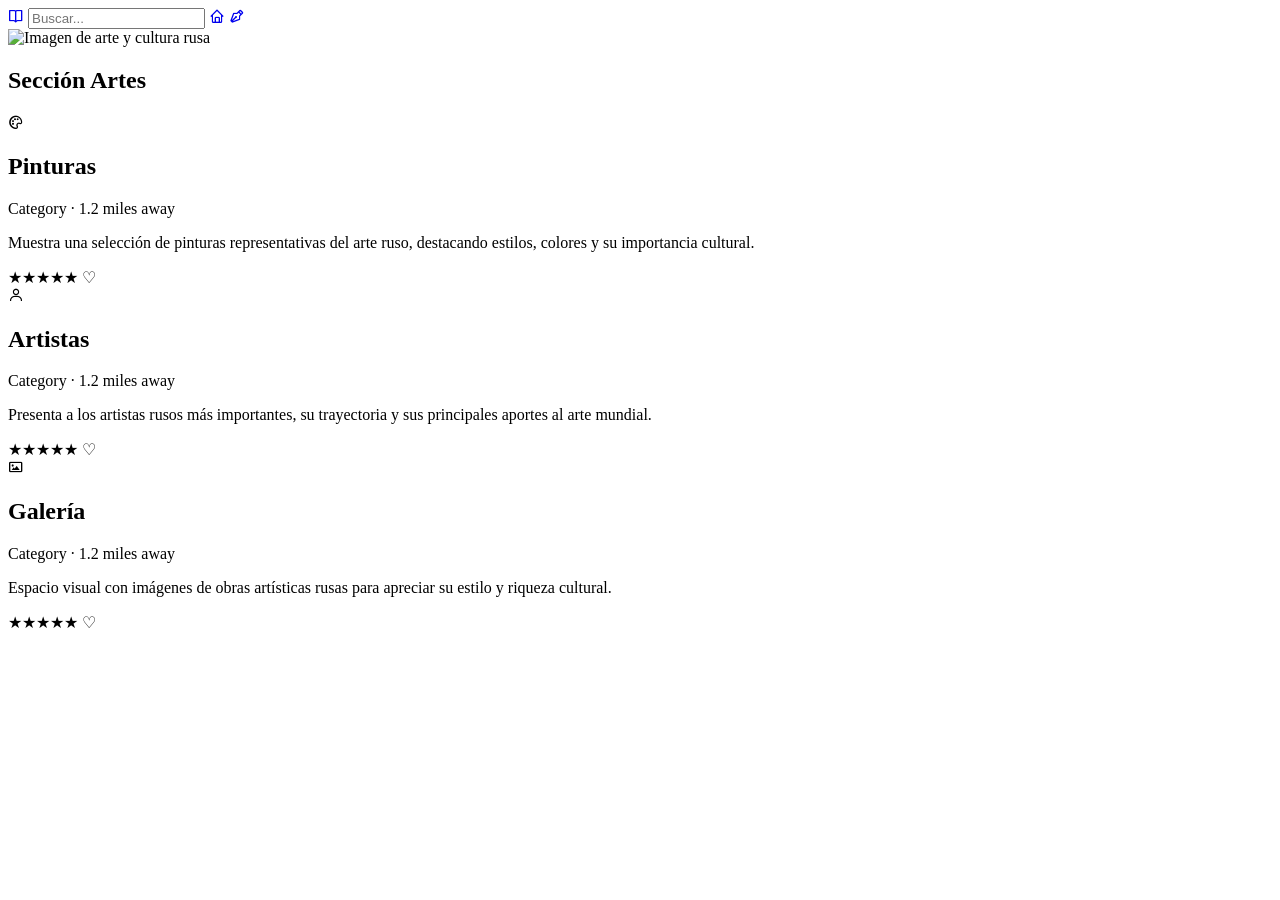
==== artes.html @ 1a0a3475 "Add files via upload" ====
<!DOCTYPE html>
<html lang="es">
<head>
    <meta charset="UTF-8">
    <meta name="viewport" content="width=device-width, initial-scale=1.0">
    <title>Sección Artes</title>
    <link href='https://unpkg.com/boxicons@2.1.4/css/boxicons.min.css' rel='stylesheet'>
    <link rel="stylesheet" href="css/styles.css">
</head>
<body>

    <div class="container">

        <header>
            <div class="barra-superior">
                <a href="artes.html" class="icono-seccion"><i class='bx bx-book-open'></i></a>
                <input type="text" placeholder="Buscar...">
                <a href="index.html" class="icono-inicio"><i class='bx bx-home'></i></a>
                <a href="literatura.html" class="icono-seccion"><i class='bx bx-pen'></i></a>
            </div>
        </header>

        <main>
            <section class="banner-artes">
                <img src="images/rusia.jpg" alt="Imagen de arte y cultura rusa">
                <div class="contenido-banner-artes">
                    <h1>Sección Artes</h1>
                </div>
            </section>

            <section class="lista-artes">

                <article class="tarjeta">
                    <div class="icono-tarjeta"><i class='bx bx-palette'></i></div>
                    <div class="contenido-tarjeta">
                        <h2>Pinturas</h2>
                        <p class="categoria">Category · 1.2 miles away</p>
                        <p>Muestra una selección de pinturas representativas del arte ruso, destacando estilos, colores y su importancia cultural.</p>
                    </div>
                    <div class="valoracion">★★★★★ ♡</div>
                </article>

                <article class="tarjeta">
                    <div class="icono-tarjeta"><i class='bx bx-user'></i></div>
                    <div class="contenido-tarjeta">
                        <h2>Artistas</h2>
                        <p class="categoria">Category · 1.2 miles away</p>
                        <p>Presenta a los artistas rusos más importantes, su trayectoria y sus principales aportes al arte mundial.</p>
                    </div>
                    <div class="valoracion">★★★★★ ♡</div>
                </article>

                <article class="tarjeta">
                    <div class="icono-tarjeta"><i class='bx bx-image'></i></div>
                    <div class="contenido-tarjeta">
                        <h2>Galería</h2>
                        <p class="categoria">Category · 1.2 miles away</p>
                        <p>Espacio visual con imágenes de obras artísticas rusas para apreciar su estilo y riqueza cultural.</p>
                    </div>
                    <div class="valoracion">★★★★★ ♡</div>
                </article>

            </section>
        </main>

    </div>
<script src="js/script.js"></script>
</body>
</html>
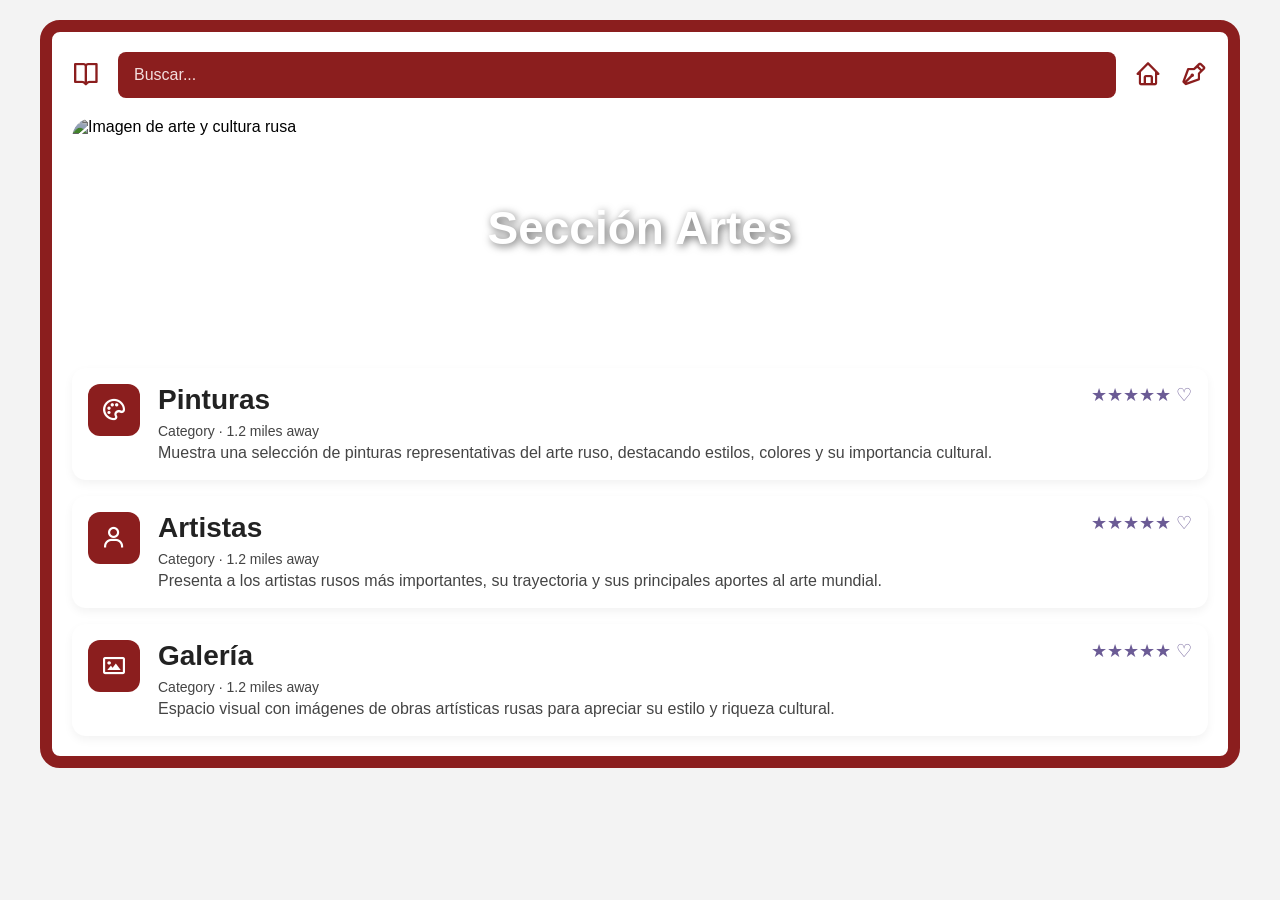
==== commit 90bc036f: "Update artes.html" ====
--- a/artes.html
+++ b/artes.html
@@ -5,7 +5,7 @@
     <meta name="viewport" content="width=device-width, initial-scale=1.0">
     <title>Sección Artes</title>
     <link href='https://unpkg.com/boxicons@2.1.4/css/boxicons.min.css' rel='stylesheet'>
-    <link rel="stylesheet" href="css/styles.css">
+    <link rel="stylesheet" href="styles.css">
 </head>
 <body>
 
@@ -66,4 +66,4 @@
     </div>
 <script src="js/script.js"></script>
 </body>
-</html>+</html>
--- a/styles.css
+++ b/styles.css
@@ -0,0 +1,283 @@
+body {
+    margin: 0;
+    font-family: Arial, sans-serif;
+    background-color: #f3f3f3;
+}
+
+
+#mensaje{
+    color: #ffffff;
+    font-size: 30px;
+    margin-top: 15px;
+}
+
+
+.container {
+    max-width: 1200px;
+    width: 95%;
+    margin: 20px auto;
+    background-color: white;
+    border: 12px solid #8b1e1e;
+    border-radius: 20px;
+    padding: 20px;
+    box-sizing: border-box;
+}
+
+/* MENÚ SUPERIOR HOME */
+.menu-superior {
+    list-style: none;
+    display: flex;
+    justify-content: space-around;
+    padding: 0;
+    margin: 0 0 20px 0;
+}
+
+.menu-superior li {
+    list-style: none;
+}
+
+.link-icono {
+    text-decoration: none;
+}
+
+.menu-superior i {
+    font-size: 28px;
+    color: #8b1e1e;
+}
+
+/* BANNER HOME */
+.banner {
+    position: relative;
+    border-radius: 20px;
+    overflow: hidden;
+    margin: 20px;
+}
+
+.banner img {
+    width: 100%;
+    height: 430px;
+    object-fit: cover;
+    display: block;
+    filter: brightness(70%);
+    border-radius: 20px;
+}
+
+.contenido-banner {
+    position: absolute;
+    top: 50%;
+    left: 50%;
+    transform: translate(-50%, -50%);
+    text-align: center;
+    color: white;
+    width: 80%;
+    max-width: 700px;
+}
+
+.contenido-banner h1 {
+    font-size: 36px;
+    margin-bottom: 10px;
+    text-shadow: 2px 2px 8px rgba(0,0,0,0.7);
+}
+
+.contenido-banner p {
+    font-size: 16px;
+    margin-bottom: 20px;
+    text-shadow: 2px 2px 8px rgba(0,0,0,0.7);
+}
+
+.contenido-banner button {
+    background-color: #8b1e1e;
+    color: white;
+    border: none;
+    padding: 12px 40px;
+    border-radius: 8px;
+    font-size: 16px;
+    cursor: pointer;
+    transition: all 0.3s ease;
+}
+
+.contenido-banner button:hover {
+    background-color: #a52a2a;
+    transform: scale(1.05);
+}
+
+/* FOOTER */
+.menu-inferior {
+    list-style: none;
+    display: flex;
+    justify-content: space-around;
+    padding: 0;
+    margin: 20px 0 0 0;
+    flex-wrap: wrap;
+    gap: 20px;
+}
+
+.menu-inferior li {
+    font-size: 18px;
+    color: #222;
+}
+
+.menu-inferior i {
+    color: #8b1e1e;
+    margin-right: 6px;
+}
+
+/* BARRA SUPERIOR ARTES Y LITERATURA */
+.barra-superior {
+    display: flex;
+    align-items: center;
+    gap: 18px;
+    margin-bottom: 20px;
+}
+
+.barra-superior input {
+    flex: 1;
+    background-color: #8b1e1e;
+    color: white;
+    border: none;
+    padding: 14px 16px;
+    border-radius: 8px;
+    font-size: 16px;
+    outline: none;
+}
+
+.barra-superior input::placeholder {
+    color: #f3dede;
+}
+
+.icono-inicio,
+.icono-seccion {
+    text-decoration: none;
+}
+
+.icono-inicio i,
+.icono-seccion i {
+    font-size: 28px;
+    color: #8b1e1e;
+}
+
+/* BANNER ARTES Y LITERATURA */
+.banner-artes {
+    position: relative;
+    border-radius: 20px;
+    overflow: hidden;
+    margin-bottom: 30px;
+}
+
+.banner-artes img {
+    width: 100%;
+    height: 220px;
+    object-fit: cover;
+    display: block;
+    filter: brightness(75%);
+    border-radius: 20px;
+}
+
+.contenido-banner-artes {
+    position: absolute;
+    top: 50%;
+    left: 50%;
+    transform: translate(-50%, -50%);
+    color: white;
+    text-align: center;
+    width: 80%;
+}
+
+.contenido-banner-artes h1 {
+    margin: 0;
+    font-size: 46px;
+    text-shadow: 2px 2px 8px rgba(0,0,0,0.6);
+}
+
+/* LISTAS */
+.lista-artes {
+    display: flex;
+    flex-direction: column;
+    gap: 16px;
+}
+
+.tarjeta {
+    display: flex;
+    align-items: flex-start;
+    justify-content: space-between;
+    gap: 18px;
+    padding: 16px;
+    background: white;
+    border-radius: 14px;
+    box-shadow: 0 4px 10px rgba(0,0,0,0.05);
+}
+
+.icono-tarjeta {
+    min-width: 52px;
+    width: 52px;
+    height: 52px;
+    background-color: #8b1e1e;
+    color: white;
+    border-radius: 12px;
+    display: flex;
+    align-items: center;
+    justify-content: center;
+}
+
+.icono-tarjeta i {
+    color: white;
+    font-size: 26px;
+}
+
+.contenido-tarjeta {
+    flex: 1;
+}
+
+.contenido-tarjeta h2 {
+    margin: 0 0 6px 0;
+    font-size: 28px;
+    color: #222;
+}
+
+.categoria {
+    margin: 0 0 8px 0;
+    color: #666;
+    font-size: 14px;
+}
+
+.contenido-tarjeta p {
+    margin: 0;
+    color: #444;
+    line-height: 1.4;
+}
+
+.valoracion {
+    min-width: 110px;
+    text-align: right;
+    color: #6b5b95;
+    font-size: 18px;
+    white-space: nowrap;
+}
+
+/* RESPONSIVE BÁSICO */
+@media (max-width: 768px) {
+    .contenido-banner h1 {
+        font-size: 28px;
+    }
+
+    .contenido-banner-artes h1 {
+        font-size: 32px;
+    }
+
+    .barra-superior {
+        flex-wrap: wrap;
+    }
+
+    .tarjeta {
+        flex-direction: column;
+    }
+
+    .valoracion {
+        text-align: left;
+    }
+
+    .menu-inferior {
+        flex-direction: column;
+        align-items: center;
+    }
+}
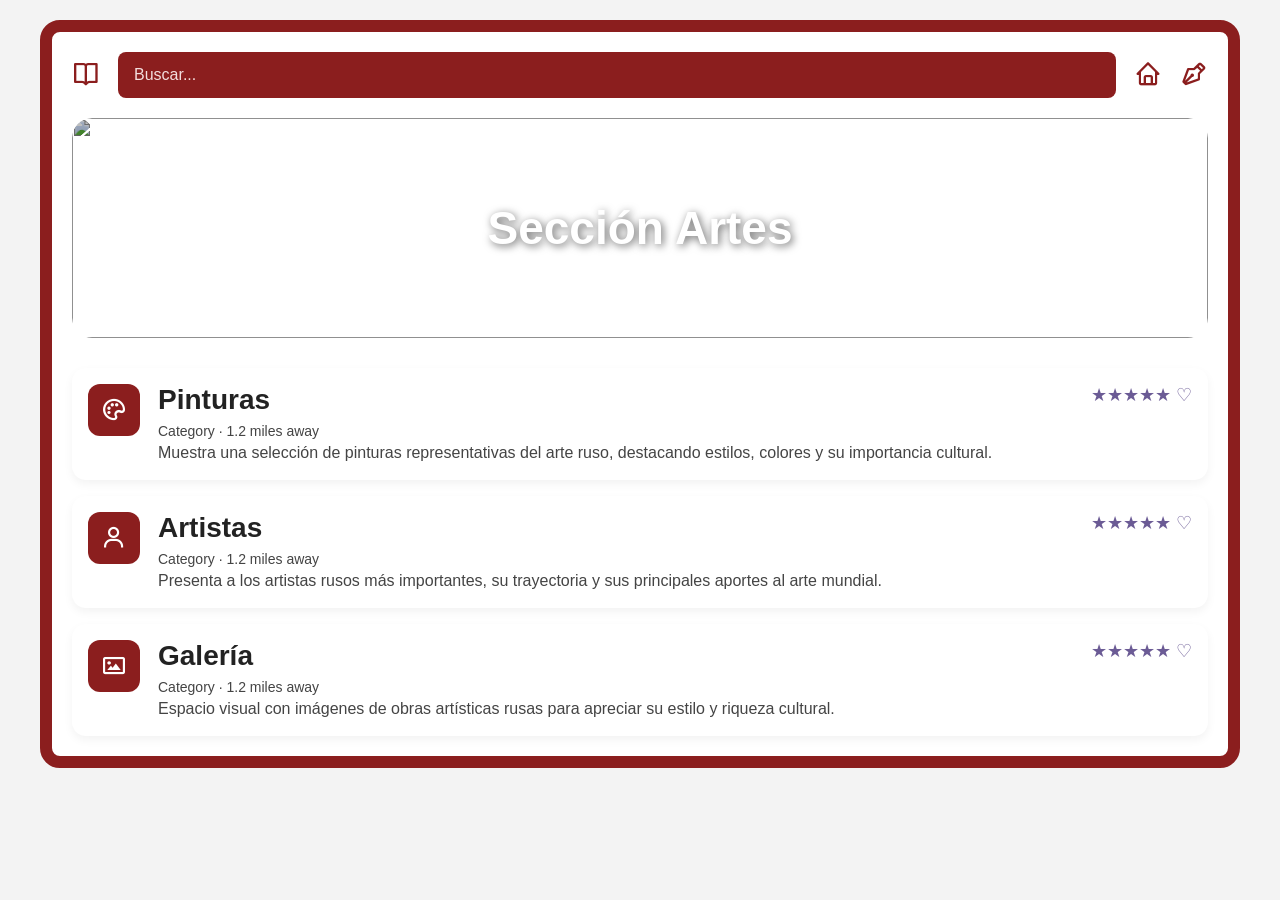
==== commit 3b12927a: "Update artes.html" ====
--- a/artes.html
+++ b/artes.html
@@ -22,7 +22,7 @@
 
         <main>
             <section class="banner-artes">
-                <img src="images/rusia.jpg" alt="Imagen de arte y cultura rusa">
+                <img src="rusia.jpg">
                 <div class="contenido-banner-artes">
                     <h1>Sección Artes</h1>
                 </div>
